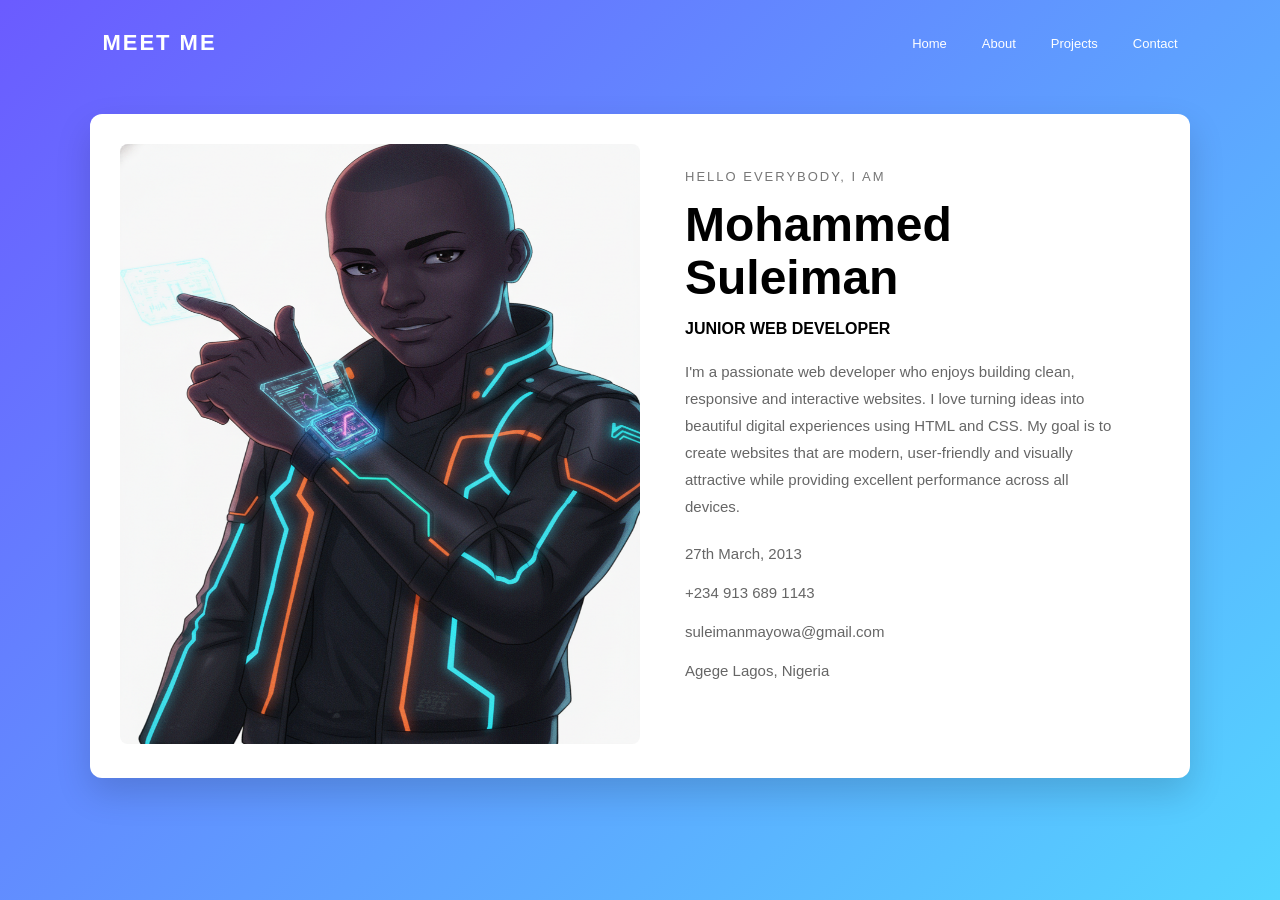
==== index.html @ 86e8b84b "first commit" ====
<!DOCTYPE html>
<html lang="en">
<head>
    <meta charset="UTF-8">
    <meta name="viewport" content="width=device-width, initial-scale=1.0">
    <title>Meet Me</title>
    <link rel="stylesheet" href="ass.css">
</head>
<body>
    
<header>

<nav>

<h2 class="logo">MEET ME</h2>

<ul>

<li><a href="index.html"  class="active">Home</a></li>

<li><a href="about.html" >About</a></li>

<li><a href="project.html">Projects</a></li>

<li><a href="contact.html">Contact</a></li>

</ul>

</nav>

</header>


<section class="hero">

<div class="card">

<div class="left">

<img src="./Image/moh.png" alt="Profile" height="600px">

</div>


<div class="right">

<h5>HELLO EVERYBODY, I AM</h5>

<h1>Mohammed<br>Suleiman</h1>

<h4>JUNIOR WEB DEVELOPER</h4>

<p>
I'm a passionate web developer who enjoys building
clean, responsive and interactive websites. I love
turning ideas into beautiful digital experiences
using HTML and CSS.

 My goal is to create websites that are modern,
 user-friendly and visually attractive while providing
 excellent performance across all devices.
</p>

<div class="info">

<p><i class="fa-solid fa-calendar"></i>27th March, 2013</p>

<p><i class="fa-solid fa-phone"></i>+234 913 689 1143</p>

<p><i class="fa-solid fa-envelope"></i>suleimanmayowa@gmail.com</p>

<p><i class="fa-solid fa-house"></i>Agege Lagos, Nigeria</p>

</div>

</div>

</div>

</div>

</section>
---- ass.css ----
*{

margin:0;
padding:0;
box-sizing:border-box;

}

body{

font-family:'Poppins',sans-serif;

background:linear-gradient(135deg,#6b5bff,#54d5ff);

height:100vh;

}

/* Navigation */

header{

padding:30px 8%;

}

nav{

display:flex;

justify-content:space-between;

align-items:center;

}

.logo{

color:white;

font-size:22px;

font-weight:700;

letter-spacing:2px;

cursor:pointer;

}

nav ul{

display:flex;

list-style:none;

gap:35px;

}

nav a{

color:white;

text-decoration:none;

font-size:13px;

transition:.3s;

}

nav a:hover{

color:#f5f5f5;

transform:translateY(-3px);

}

/* Hero */

.hero{

display:flex;

justify-content:center;

align-items:center;

height:80vh;

}

/* Card */

.card{

width:1100px;

background:white;

border-radius:12px;

display:flex;

padding:30px;

box-shadow:0 15px 35px rgba(0,0,0,.15);

transition:.4s;

}

.card:hover{

transform:translateY(-8px);

}

/* Left */

.left{

width:50%;

}

.left img{

width:100%;

border-radius:8px;

transition:.4s;

}

.left img:hover{

transform:scale(1.03);

}

/* Right */

.right{

width:50%;

padding:25px 45px;

}

.right h5{

font-size:13px;

letter-spacing:2px;

font-weight:500;

color:#777;

}

.right h1{

font-size:48px;

margin:15px 0;

line-height:1.1;

}

.right h4{

font-size:16px;

font-weight:600;

margin-bottom:20px;

}

.right p{

color:#666;

line-height:1.8;

font-size:15px;

margin-bottom:20px;

}

/* Info */

.info p{

margin:12px 0;

font-size:15px;

}

.info i{

width:25px;

color:#6b5bff;

}

/* Social */

.social{

margin-top:25px;

display:flex;

gap:15px;

}

.social a{

width:42px;

height:42px;

background:#f2f2f2;

display:flex;

justify-content:center;

align-items:center;

border-radius:5px;

color:#555;

transition:.3s;

text-decoration:none;

}

.social a:hover{

background:#6b5bff;

color:white;

transform:translateY(-5px);

}
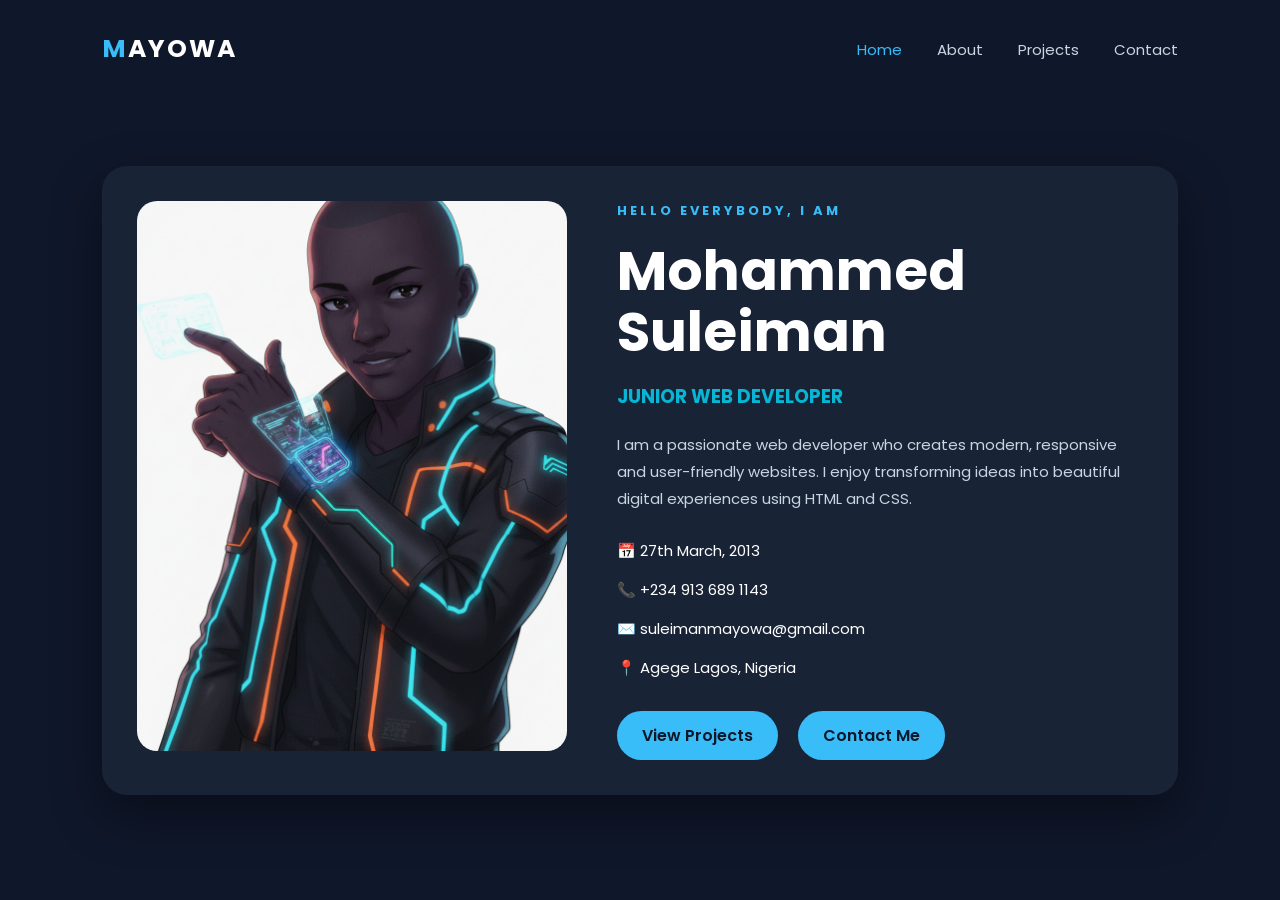
==== commit 7dc18e05: "second commit" ====
--- a/index.html
+++ b/index.html
@@ -1,24 +1,36 @@
 <!DOCTYPE html>
 <html lang="en">
 <head>
-    <meta charset="UTF-8">
-    <meta name="viewport" content="width=device-width, initial-scale=1.0">
-    <title>Meet Me</title>
-    <link rel="stylesheet" href="ass.css">
+
+<meta charset="UTF-8">
+<meta name="viewport" content="width=device-width, initial-scale=1.0">
+
+<title>Meet Me | Web Developer</title>
+
+<link rel="stylesheet" href="ass.css">
+
+<link href="https://fonts.googleapis.com/css2?family=Poppins:wght@300;400;500;600;700&display=swap" rel="stylesheet">
+
 </head>
+
+
 <body>
-    
+
+
 <header>
 
 <nav>
 
-<h2 class="logo">MEET ME</h2>
+<h2 class="logo">
+<span>M</span>AYOWA
+</h2>
+
 
 <ul>
 
-<li><a href="index.html"  class="active">Home</a></li>
+<li><a href="index.html" class="active">Home</a></li>
 
-<li><a href="about.html" >About</a></li>
+<li><a href="about.html">About</a></li>
 
 <li><a href="project.html">Projects</a></li>
 
@@ -26,58 +38,99 @@
 
 </ul>
 
+
 </nav>
 
 </header>
 
 
+
 <section class="hero">
+
 
 <div class="card">
 
+
 <div class="left">
 
-<img src="./Image/moh.png" alt="Profile" height="600px">
+<img src="./Image/moh.png" alt="Profile">
 
 </div>
 
 
+
 <div class="right">
 
-<h5>HELLO EVERYBODY, I AM</h5>
 
-<h1>Mohammed<br>Suleiman</h1>
+<h5>
+HELLO EVERYBODY, I AM
+</h5>
 
-<h4>JUNIOR WEB DEVELOPER</h4>
+
+<h1>
+Mohammed<br>
+Suleiman
+</h1>
+
+
+<h3>
+JUNIOR WEB DEVELOPER
+</h3>
+
 
 <p>
-I'm a passionate web developer who enjoys building
-clean, responsive and interactive websites. I love
-turning ideas into beautiful digital experiences
-using HTML and CSS.
 
- My goal is to create websites that are modern,
- user-friendly and visually attractive while providing
- excellent performance across all devices.
+I am a passionate web developer who creates
+modern, responsive and user-friendly websites.
+
+I enjoy transforming ideas into beautiful digital
+experiences using HTML and CSS.
+
 </p>
+
+
 
 <div class="info">
 
-<p><i class="fa-solid fa-calendar"></i>27th March, 2013</p>
 
-<p><i class="fa-solid fa-phone"></i>+234 913 689 1143</p>
+<p>📅 27th March, 2013</p>
 
-<p><i class="fa-solid fa-envelope"></i>suleimanmayowa@gmail.com</p>
+<p>📞 +234 913 689 1143</p>
 
-<p><i class="fa-solid fa-house"></i>Agege Lagos, Nigeria</p>
+<p>✉️ suleimanmayowa@gmail.com</p>
+
+<p>📍 Agege Lagos, Nigeria</p>
 
 </div>
 
-</div>
+
+
+<div class="buttons">
+
+<a href="project.html">
+View Projects
+</a>
+
+
+<a href="contact.html">
+Contact Me
+</a>
 
 </div>
 
+
+
 </div>
+
+
+
+</div>
+
+
 
 </section>
 
+
+</body>
+
+</html>
--- a/ass.css
+++ b/ass.css
@@ -6,17 +6,23 @@
 
 }
 
+
 body{
 
 font-family:'Poppins',sans-serif;
 
-background:linear-gradient(135deg,#6b5bff,#54d5ff);
-
-height:100vh;
-
-}
-
-/* Navigation */
+background:#0f172a;
+
+color:white;
+
+min-height:100vh;
+
+}
+
+
+
+/* NAVBAR */
+
 
 header{
 
@@ -24,6 +30,7 @@
 
 }
 
+
 nav{
 
 display:flex;
@@ -34,228 +41,393 @@
 
 }
 
+
+
 .logo{
 
+font-size:25px;
+
+letter-spacing:2px;
+
+}
+
+
+.logo span{
+
+color:#38bdf8;
+
+}
+
+
+
+nav ul{
+
+display:flex;
+
+gap:35px;
+
+list-style:none;
+
+}
+
+
+
+nav a{
+
+text-decoration:none;
+
+color:#cbd5e1;
+
+font-size:15px;
+
+transition:.3s;
+
+}
+
+
+
+nav a:hover,
+.active{
+
+color:#38bdf8;
+
+}
+
+
+
+/* HERO */
+
+
+.hero{
+
+min-height:85vh;
+
+display:flex;
+
+justify-content:center;
+
+align-items:center;
+
+padding:40px 8%;
+
+}
+
+
+
+
+.card{
+
+max-width:1100px;
+
+width:100%;
+
+display:flex;
+
+gap:50px;
+
+padding:35px;
+
+background:
+
+rgba(30,41,59,.75);
+
+backdrop-filter:blur(15px);
+
+border-radius:25px;
+
+box-shadow:
+0 20px 50px rgba(0,0,0,.4);
+
+transition:.4s;
+
+}
+
+
+
+.card:hover{
+
+transform:translateY(-10px);
+
+}
+
+
+
+/* IMAGE */
+
+
+.left{
+
+width:45%;
+
+}
+
+
+
+.left img{
+
+width:100%;
+
+height:550px;
+
+object-fit:cover;
+
+border-radius:20px;
+
+}
+
+
+
+.left img:hover{
+
+transform:scale(1.03);
+
+}
+
+
+
+/* TEXT */
+
+
+.right{
+
+width:55%;
+
+}
+
+
+
+.right h5{
+
+color:#38bdf8;
+
+letter-spacing:3px;
+
+font-size:13px;
+
+}
+
+
+
+.right h1{
+
+font-size:55px;
+
+line-height:1.1;
+
+margin:20px 0;
+
+}
+
+
+
+.right h3{
+
+color:#06b6d4;
+
+margin-bottom:20px;
+
+}
+
+
+
+.right p{
+
+color:#cbd5e1;
+
+line-height:1.8;
+
+font-size:15px;
+
+}
+
+
+
+.info{
+
+margin-top:25px;
+
+}
+
+
+
+.info p{
+
+margin:12px 0;
+
 color:white;
 
-font-size:22px;
-
-font-weight:700;
-
-letter-spacing:2px;
-
-cursor:pointer;
-
-}
+}
+
+
+
+/* BUTTONS */
+
+
+.buttons{
+
+margin-top:30px;
+
+display:flex;
+
+gap:20px;
+
+}
+
+
+
+.buttons a{
+
+padding:12px 25px;
+
+border-radius:30px;
+
+background:#38bdf8;
+
+color:#0f172a;
+
+text-decoration:none;
+
+font-weight:600;
+
+transition:.3s;
+
+}
+
+
+
+.buttons a:hover{
+
+background:white;
+
+transform:translateY(-5px);
+
+}
+
+
+
+/* RESPONSIVE */
+
+
+@media(max-width:900px){
+
+
+nav{
+
+flex-direction:column;
+
+gap:20px;
+
+}
+
 
 nav ul{
 
-display:flex;
-
-list-style:none;
-
-gap:35px;
-
-}
-
-nav a{
-
-color:white;
-
-text-decoration:none;
-
-font-size:13px;
-
-transition:.3s;
-
-}
-
-nav a:hover{
-
-color:#f5f5f5;
-
-transform:translateY(-3px);
-
-}
-
-/* Hero */
+gap:20px;
+
+}
+
+
+.card{
+
+flex-direction:column;
+
+}
+
+
+
+.left,
+.right{
+
+width:100%;
+
+}
+
+
+.left img{
+
+height:400px;
+
+}
+
+
+
+.right h1{
+
+font-size:40px;
+
+}
+
+
+}
+
+
+
+@media(max-width:500px){
+
+
+header{
+
+padding:25px;
+
+}
+
+
+
+nav ul{
+
+flex-direction:column;
+
+align-items:center;
+
+}
+
+
 
 .hero{
 
-display:flex;
-
-justify-content:center;
-
-align-items:center;
-
-height:80vh;
-
-}
-
-/* Card */
+padding:20px;
+
+}
+
+
 
 .card{
 
-width:1100px;
-
-background:white;
-
-border-radius:12px;
-
-display:flex;
-
-padding:30px;
-
-box-shadow:0 15px 35px rgba(0,0,0,.15);
-
-transition:.4s;
-
-}
-
-.card:hover{
-
-transform:translateY(-8px);
-
-}
-
-/* Left */
-
-.left{
-
-width:50%;
-
-}
+padding:20px;
+
+}
+
+
 
 .left img{
 
-width:100%;
-
-border-radius:8px;
-
-transition:.4s;
-
-}
-
-.left img:hover{
-
-transform:scale(1.03);
-
-}
-
-/* Right */
-
-.right{
-
-width:50%;
-
-padding:25px 45px;
-
-}
-
-.right h5{
-
-font-size:13px;
-
-letter-spacing:2px;
-
-font-weight:500;
-
-color:#777;
-
-}
+height:350px;
+
+}
+
+
 
 .right h1{
 
-font-size:48px;
-
-margin:15px 0;
-
-line-height:1.1;
-
-}
-
-.right h4{
-
-font-size:16px;
-
-font-weight:600;
-
-margin-bottom:20px;
-
-}
-
-.right p{
-
-color:#666;
-
-line-height:1.8;
-
-font-size:15px;
-
-margin-bottom:20px;
-
-}
-
-/* Info */
-
-.info p{
-
-margin:12px 0;
-
-font-size:15px;
-
-}
-
-.info i{
-
-width:25px;
-
-color:#6b5bff;
-
-}
-
-/* Social */
-
-.social{
-
-margin-top:25px;
-
-display:flex;
-
-gap:15px;
-
-}
-
-.social a{
-
-width:42px;
-
-height:42px;
-
-background:#f2f2f2;
-
-display:flex;
-
-justify-content:center;
-
-align-items:center;
-
-border-radius:5px;
-
-color:#555;
-
-transition:.3s;
-
-text-decoration:none;
-
-}
-
-.social a:hover{
-
-background:#6b5bff;
-
-color:white;
-
-transform:translateY(-5px);
+font-size:32px;
+
+}
+
+
+
+.buttons{
+
+flex-direction:column;
+
+}
+
+
+
+.buttons a{
+
+text-align:center;
+
+}
+
 
 }
